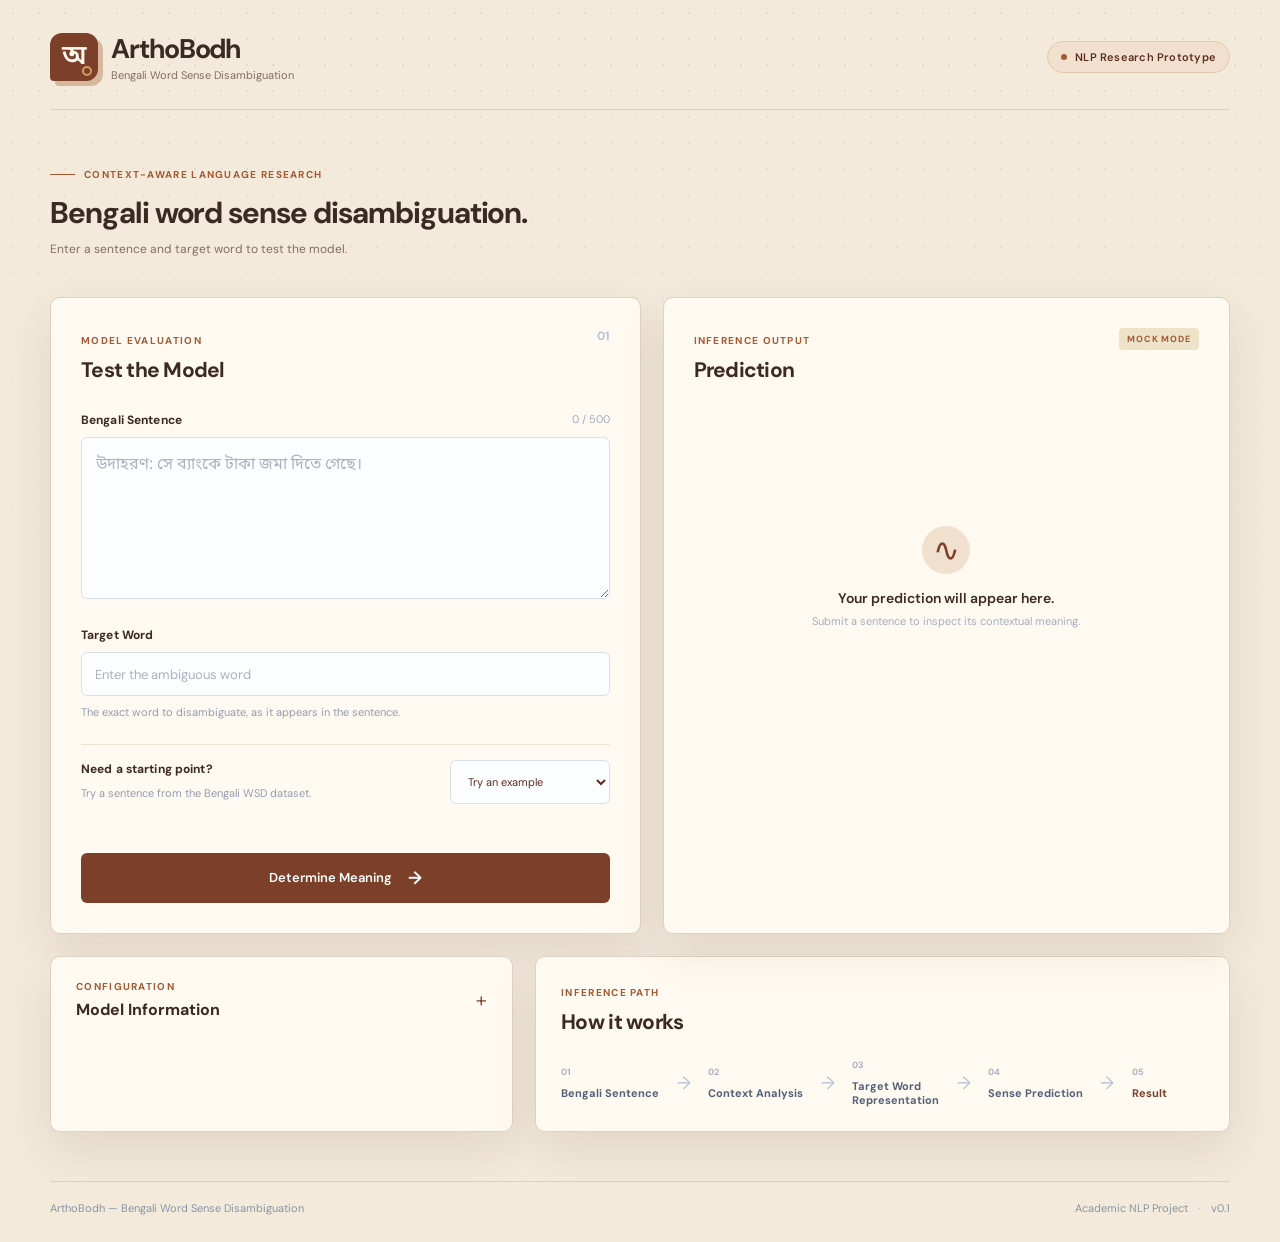
==== web/index.html @ 8af97275 "Add WSD pipeline, backend, and data" ====
<!doctype html>
<html lang="en">
<head>
  <meta charset="UTF-8" />
  <meta name="viewport" content="width=device-width, initial-scale=1.0" />
  <meta name="description" content="ArthoBodh - a Bengali Word Sense Disambiguation research prototype." />
  <title>ArthoBodh | Bengali WSD Research Prototype</title>
  <link rel="preconnect" href="https://fonts.googleapis.com" />
  <link rel="preconnect" href="https://fonts.gstatic.com" crossorigin />
  <link href="https://fonts.googleapis.com/css2?family=DM+Sans:wght@400;500;600;700&family=Noto+Sans+Bengali:wght@400;500;600;700&display=swap" rel="stylesheet" />
  <link rel="stylesheet" href="styles.css" />
</head>
<body>
  <div class="page-shell">
    <header class="site-header">
      <a class="brand" href="./" aria-label="ArthoBodh home">
        <span class="brand-mark" aria-hidden="true"><span>অ</span><i></i></span>
        <span class="brand-copy"><strong>ArthoBodh</strong><span>Bengali Word Sense Disambiguation</span></span>
      </a>
      <span class="prototype-badge"><span class="status-dot"></span>NLP Research Prototype</span>
    </header>

    <main>
      <section class="intro" aria-labelledby="intro-title">
        <div class="eyebrow"><span class="eyebrow-line"></span>Context-aware language research</div>
        <h1 id="intro-title">Bengali word sense disambiguation.</h1>
        <p>Enter a sentence and target word to test the model.</p>
      </section>

      <div class="workspace-grid">
        <section class="panel input-panel" aria-labelledby="test-title">
          <div class="panel-heading"><div><span class="section-kicker">Model evaluation</span><h2 id="test-title">Test the Model</h2></div><span class="panel-number">01</span></div>
          <form id="prediction-form" novalidate>
            <div class="field-group">
              <div class="field-label-row"><label for="sentence">Bengali Sentence</label><span id="character-count">0 / 500</span></div>
              <textarea id="sentence" name="sentence" maxlength="500" rows="5" placeholder="উদাহরণ: সে ব্যাংকে টাকা জমা দিতে গেছে।" spellcheck="false"></textarea>
            </div>
            <div class="field-group"><label for="target-word">Target Word</label><input id="target-word" name="target_word" type="text" placeholder="Enter the ambiguous word" autocomplete="off" /><span class="field-hint">The exact word to disambiguate, as it appears in the sentence.</span></div>
            <div class="example-row"><div><span class="field-label">Need a starting point?</span><span class="field-hint">Try a sentence from the Bengali WSD dataset.</span></div><select id="example-select" aria-label="Choose an example sentence"><option value="">Try an example</option><option value="phol-fruit">সে বাজার থেকে তাজা ফল কিনেছে।</option><option value="phol-result">অনেক পরিশ্রমের ফল অবশেষে পেলাম।</option><option value="har-necklace">দিদি গলায় সোনার হার পরেছে।</option><option value="har-rate">গ্রামে শিক্ষার হার বেড়েছে।</option></select></div>
            <div id="form-message" class="form-message" role="alert" aria-live="polite"></div>
            <button class="primary-button" id="predict-button" type="submit"><span class="button-label">Determine Meaning</span><span class="button-loading"><span class="spinner"></span>Analyzing Context...</span><span class="button-arrow" aria-hidden="true">&#8594;</span></button>
          </form>
        </section>

        <section class="panel result-panel" aria-labelledby="result-title" aria-live="polite">
          <div class="panel-heading result-heading"><div><span class="section-kicker">Inference output</span><h2 id="result-title">Prediction</h2></div><span class="model-chip" id="result-mode">MOCK MODE</span></div>
          <div class="empty-result" id="empty-result"><span class="empty-icon" aria-hidden="true">∿</span><p>Your prediction will appear here.</p><span>Submit a sentence to inspect its contextual meaning.</span></div>
          <div class="result-content" id="result-content" hidden>
            <div class="target-display"><span class="result-label">Target word</span><strong id="result-target" lang="bn"></strong></div>
            <div class="sentence-display"><span class="result-label">Sentence</span><p id="result-sentence" lang="bn"></p></div>
            <div class="sense-summary"><div><span class="result-label">Predicted sense</span><strong id="predicted-sense" lang="bn"></strong></div><div class="confidence-stat"><span class="result-label">Confidence</span><strong id="confidence-value">--</strong></div></div>
            <div class="confidence-track" aria-hidden="true"><span id="confidence-bar"></span></div>
            <div class="alternatives"><div class="alternatives-heading"><span class="result-label">Possible senses</span><span>Probability</span></div><div id="alternatives-list"></div></div>
          </div>
        </section>
      </div>

      <section class="lower-grid">
        <details class="panel model-panel"><summary><span><span class="section-kicker">Configuration</span><strong>Model Information</strong></span><span class="summary-icon">+</span></summary><div class="model-details"><div><span>Task</span><strong>Bengali Word Sense Disambiguation</strong></div><div><span>Dataset</span><strong>Bengali WSD Dataset</strong></div><div><span>Polysemous words</span><strong>100</strong></div><div><span>Possible senses per word</span><strong>3–4</strong></div><div><span>Model</span><strong class="dynamic-value">Awaiting backend metadata</strong></div><div><span>Accuracy</span><strong class="dynamic-value">Awaiting backend metadata</strong></div><div><span>Macro F1</span><strong class="dynamic-value">Awaiting backend metadata</strong></div></div></details>
        <section class="panel pipeline-panel" aria-labelledby="pipeline-title"><div class="pipeline-heading"><span class="section-kicker">Inference path</span><h2 id="pipeline-title">How it works</h2></div><div class="pipeline" aria-label="Bengali sentence, context analysis, target word representation, sense prediction, result"><div class="pipeline-step"><span>01</span><strong>Bengali Sentence</strong></div><i>&#8594;</i><div class="pipeline-step"><span>02</span><strong>Context Analysis</strong></div><i>&#8594;</i><div class="pipeline-step"><span>03</span><strong>Target Word<br />Representation</strong></div><i>&#8594;</i><div class="pipeline-step"><span>04</span><strong>Sense Prediction</strong></div><i>&#8594;</i><div class="pipeline-step final-step"><span>05</span><strong>Result</strong></div></div></section>
      </section>
    </main>
    <footer class="site-footer"><span>ArthoBodh — Bengali Word Sense Disambiguation</span><span>Academic NLP Project <b>·</b> v0.1</span></footer>
  </div>
  <script src="api-config.js"></script><script src="app.js"></script>
</body>
</html>
---- web/styles.css ----
:root { --ink:#3b2a22; --muted:#806f62; --line:#dfd0c0; --paper:#fffaf1; --canvas:#f3eadc; --indigo:#7b3f2a; --indigo-dark:#5b2d20; --teal:#a45a32; --soft-indigo:#f2e0cf; --soft-teal:#eee2c9; --danger:#a33f32; --shadow:0 18px 45px rgba(91,52,30,.11); }
* { box-sizing:border-box; }
body { margin:0; color:var(--ink); background:var(--canvas); font-family:"DM Sans",sans-serif; }
body::before { content:""; position:fixed; z-index:-1; inset:0; opacity:.42; pointer-events:none; background-image:radial-gradient(#cfd8eb 1px,transparent 1px); background-size:26px 26px; mask-image:linear-gradient(to bottom,#000,transparent 68%); }
.page-shell { width:min(1180px,calc(100% - 64px)); margin:0 auto; }
.site-header { display:flex; align-items:center; justify-content:space-between; padding:31px 0 27px; border-bottom:1px solid var(--line); }
.brand { display:flex; gap:13px; align-items:center; color:inherit; text-decoration:none; }
.brand-mark { position:relative; display:grid; width:48px; height:48px; place-items:center; color:#fff8ed; background:var(--indigo); border-radius:12px 12px 12px 4px; font:600 27px "Noto Sans Bengali",sans-serif; box-shadow:5px 5px 0 #d6b99c; }.brand-mark i { position:absolute; width:10px; height:10px; right:6px; bottom:5px; border:2px solid #d59b65; border-radius:50%; }
.brand-copy { display:grid; gap:2px; }.brand-copy strong { font-size:27px; letter-spacing:-.04em; }.brand-copy span { color:var(--muted); font-size:11px; }
.prototype-badge { display:flex; gap:8px; align-items:center; color:var(--indigo-dark); background:var(--soft-indigo); border:1px solid #e3c9ad; border-radius:20px; padding:8px 13px; font-size:11px; font-weight:600; letter-spacing:.02em; }.status-dot { width:6px; height:6px; background:var(--teal); border-radius:50%; }
.intro { max-width:810px; padding:58px 0 38px; }.eyebrow,.section-kicker,.result-label,.field-label { color:var(--teal); font-size:10px; font-weight:700; letter-spacing:.13em; text-transform:uppercase; }.eyebrow { display:flex; gap:9px; align-items:center; }.eyebrow-line { width:25px; height:1px; background:var(--teal); }.intro h1 { max-width:790px; margin:14px 0 9px; font-size:clamp(22px,2.5vw,30px); line-height:1.2; letter-spacing:-.035em; }.intro p { max-width:610px; margin:0; color:var(--muted); font-size:12px; line-height:1.6; }
.workspace-grid { display:grid; grid-template-columns:minmax(0,1.02fr) minmax(0,.98fr); gap:22px; align-items:stretch; }.panel { background:var(--paper); border:1px solid var(--line); border-radius:10px; box-shadow:var(--shadow); }.input-panel,.result-panel { padding:30px; }.panel-heading { display:flex; justify-content:space-between; align-items:flex-start; margin-bottom:28px; }.panel-heading h2,.pipeline-heading h2 { margin:7px 0 0; font-size:21px; letter-spacing:-.035em; }.panel-number { color:#b9c3d5; font-size:12px; font-weight:700; }.field-group { margin-bottom:23px; }.field-label-row { display:flex; justify-content:space-between; }.field-label-row span { color:#a1aabb; font-size:11px; }label,.field-label { display:block; margin-bottom:9px; color:var(--ink); font-size:12px; font-weight:700; letter-spacing:.01em; text-transform:none; }.field-hint { display:block; margin-top:8px; color:#929bad; font-size:11px; line-height:1.5; }
textarea,input,select { width:100%; border:1px solid #d9e0ea; outline:none; color:var(--ink); background:#fcfdff; border-radius:6px; font:inherit; transition:border-color .2s,box-shadow .2s; }textarea { min-height:135px; resize:vertical; padding:14px; font-family:"Noto Sans Bengali","DM Sans",sans-serif; line-height:1.65; }input,select { height:44px; padding:0 13px; font-size:13px; }textarea::placeholder,input::placeholder { color:#aab2bf; }textarea:focus,input:focus,select:focus { border-color:var(--indigo); box-shadow:0 0 0 3px #e8edff; }.example-row { display:flex; gap:18px; align-items:center; justify-content:space-between; padding:15px 0 23px; border-top:1px solid #edf0f5; }.example-row .field-label { margin:0 0 4px; }.example-row select { width:160px; color:var(--indigo-dark); font-size:11px; cursor:pointer; }
.form-message { min-height:18px; margin-bottom:8px; font-size:12px; line-height:1.4; }.form-message.error { color:var(--danger); }.primary-button { display:flex; width:100%; height:50px; align-items:center; justify-content:center; gap:9px; border:0; border-radius:6px; color:#fff; background:var(--indigo); font:600 13px "DM Sans",sans-serif; cursor:pointer; transition:background .2s,transform .2s; }.primary-button:hover:not(:disabled) { background:var(--indigo-dark); transform:translateY(-1px); }.primary-button:disabled { opacity:.8; cursor:wait; }.button-arrow { margin-left:7px; font-size:18px; line-height:0; }.button-loading { display:none; align-items:center; gap:9px; }.is-loading .button-label,.is-loading .button-arrow { display:none; }.is-loading .button-loading { display:flex; }.spinner { width:13px; height:13px; border:2px solid #ffffff66; border-top-color:#fff; border-radius:50%; animation:spin .7s linear infinite; }@keyframes spin { to { transform:rotate(360deg); } }
.result-panel { position:relative; min-height:524px; }.result-heading { margin-bottom:0; }.model-chip { padding:5px 8px; border-radius:4px; color:var(--teal); background:var(--soft-teal); font-size:9px; font-weight:700; letter-spacing:.1em; }.empty-result { display:grid; min-height:385px; place-content:center; justify-items:center; text-align:center; color:#a4adbc; }.empty-icon { display:grid; width:48px; height:48px; margin-bottom:15px; place-items:center; color:var(--indigo); background:var(--soft-indigo); border-radius:50%; font:32px Georgia,serif; }.empty-result p { margin:0 0 7px; color:var(--ink); font-size:14px; font-weight:600; }.empty-result span:last-child { font-size:11px; }.result-content { padding-top:29px; }.result-label { display:block; margin-bottom:8px; color:#929bad; letter-spacing:.1em; }.target-display { padding-bottom:19px; border-bottom:1px solid #edf0f5; }.target-display strong { font:600 24px "Noto Sans Bengali",sans-serif; }.sentence-display { padding:20px 0 22px; }.sentence-display p { margin:0; color:#526078; font:16px/1.8 "Noto Sans Bengali",sans-serif; }.sentence-display mark { padding:2px 5px; color:var(--indigo-dark); background:#e1e7ff; border-radius:4px; }.sense-summary { display:flex; justify-content:space-between; align-items:end; }.sense-summary strong { font:600 19px "Noto Sans Bengali",sans-serif; }.confidence-stat { text-align:right; }.confidence-stat strong { color:var(--indigo); font-size:20px; }.confidence-track { height:7px; margin:15px 0 28px; overflow:hidden; background:#e8ecf3; border-radius:10px; }.confidence-track span { display:block; width:0; height:100%; background:linear-gradient(90deg,var(--teal),var(--indigo)); border-radius:inherit; transition:width .7s ease; }.alternatives-heading { display:flex; justify-content:space-between; margin-bottom:12px; color:#a0a9b9; font-size:10px; }.alternative-row { display:grid; grid-template-columns:minmax(105px,1fr) minmax(80px,1.4fr) 40px; gap:12px; align-items:center; padding:9px 0; color:#68748b; border-top:1px solid #f0f2f6; font:12px "Noto Sans Bengali",sans-serif; }.alternative-row strong { overflow:hidden; font-weight:500; text-overflow:ellipsis; white-space:nowrap; }.alternative-row b { color:#7d8798; font:600 11px "DM Sans",sans-serif; text-align:right; }.alternative-row.is-predicted strong,.alternative-row.is-predicted b { color:var(--indigo); font-weight:700; }.alternative-meter { height:5px; overflow:hidden; background:#eef1f6; border-radius:5px; }.alternative-meter i { display:block; height:100%; background:#b7c3ec; border-radius:inherit; }.is-predicted .alternative-meter i { background:var(--indigo); }
.lower-grid { display:grid; grid-template-columns:.8fr 1.2fr; gap:22px; margin-top:22px; }.model-panel { overflow:hidden; }.model-panel summary { display:flex; align-items:center; justify-content:space-between; padding:23px 25px; cursor:pointer; list-style:none; }.model-panel summary::-webkit-details-marker { display:none; }.model-panel summary>span:first-child { display:grid; gap:6px; }.model-panel summary strong { font-size:16px; }.summary-icon { color:var(--indigo); font-size:21px; font-weight:300; transition:transform .2s; }.model-panel[open] .summary-icon { transform:rotate(45deg); }.model-details { padding:0 25px 21px; }.model-details div { display:flex; justify-content:space-between; gap:15px; padding:11px 0; border-top:1px solid #edf0f5; font-size:11px; }.model-details span { color:#8792a5; }.model-details strong { font-size:11px; font-weight:600; text-align:right; }.dynamic-value { color:var(--teal); }.pipeline-panel { padding:23px 25px; }.pipeline-heading { margin-bottom:23px; }.pipeline { display:flex; align-items:center; justify-content:space-between; gap:8px; }.pipeline-step { display:grid; min-width:72px; gap:8px; }.pipeline-step span { color:#a8b1c1; font-size:9px; font-weight:700; }.pipeline-step strong { color:#536078; font-size:11px; line-height:1.35; }.pipeline-step.final-step strong { color:var(--indigo); }.pipeline>i { color:#b8c3d6; font-size:18px; font-style:normal; }.site-footer { display:flex; justify-content:space-between; margin:49px 0 27px; padding-top:19px; border-top:1px solid var(--line); color:#8993a5; font-size:11px; }.site-footer b { padding:0 7px; color:#c0c7d3; }
@media (max-width:800px) { .page-shell { width:min(100% - 32px,600px); }.site-header { align-items:flex-start; gap:15px; }.prototype-badge { padding:7px 9px; font-size:9px; }.workspace-grid,.lower-grid { grid-template-columns:1fr; }.intro { padding:52px 0 35px; }.intro h1 { font-size:38px; }.pipeline { flex-wrap:wrap; justify-content:flex-start; gap:15px; }.pipeline>i { display:none; }.pipeline-step { min-width:95px; }.site-footer { flex-direction:column; gap:9px; } }
@media (max-width:480px) { .page-shell { width:calc(100% - 28px); }.site-header { padding-top:21px; }.brand-mark { width:37px; height:37px; font-size:22px; }.brand-copy strong { font-size:17px; }.brand-copy span { font-size:9px; }.prototype-badge { max-width:124px; text-align:center; }.intro h1 { font-size:32px; }.input-panel,.result-panel { padding:22px 19px; }.example-row { display:block; }.example-row select { width:100%; margin-top:13px; }.alternative-row { grid-template-columns:1fr 1fr 37px; gap:7px; }.pipeline-step { min-width:82px; }.model-details { padding-left:19px; padding-right:19px; } }

/* Warm paper, ink, and autumn accents complete the vintage palette. */
body::before { background-image:radial-gradient(#d8bfa5 1px,transparent 1px); }
.brand-copy strong { font-size:27px; }
.intro h1 { font-size:clamp(22px,2.5vw,30px); }
.intro p { font-size:12px; }
textarea:focus,input:focus,select:focus { box-shadow:0 0 0 3px #f1dfcb; }
.sentence-display mark { color:var(--indigo-dark); background:#ead2b6; }
.confidence-track { background:#eadfd1; }
.alternative-meter { background:#eee3d5; }
.alternative-meter i { background:#cda77d; }
.alternative-row.is-predicted .alternative-meter i { background:var(--indigo); }
.empty-icon { color:var(--indigo); background:var(--soft-indigo); }
.model-details div,.target-display,.example-row,.alternative-row { border-color:#eee2d3; }
@media (max-width:480px) { .brand-copy strong { font-size:23px; } .intro h1 { font-size:24px; } }
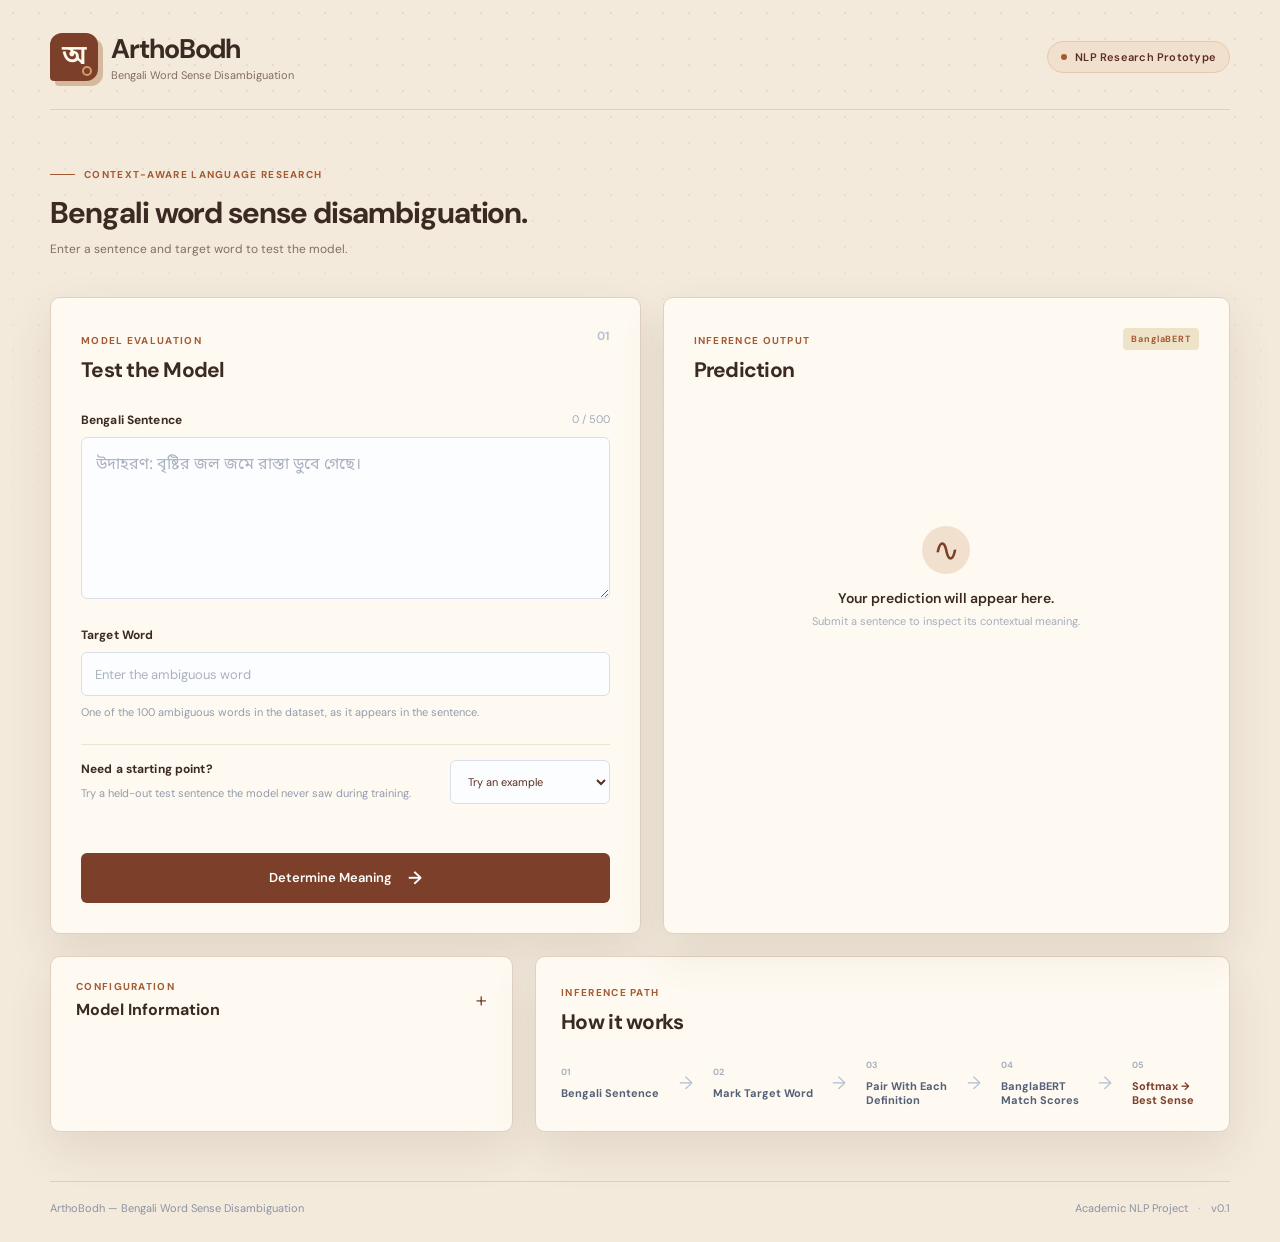
==== commit 4a53060d: "version2" ====
--- a/web/index.html
+++ b/web/index.html
@@ -33,17 +33,17 @@
           <form id="prediction-form" novalidate>
             <div class="field-group">
               <div class="field-label-row"><label for="sentence">Bengali Sentence</label><span id="character-count">0 / 500</span></div>
-              <textarea id="sentence" name="sentence" maxlength="500" rows="5" placeholder="উদাহরণ: সে ব্যাংকে টাকা জমা দিতে গেছে।" spellcheck="false"></textarea>
+              <textarea id="sentence" name="sentence" maxlength="500" rows="5" placeholder="উদাহরণ: বৃষ্টির জল জমে রাস্তা ডুবে গেছে।" spellcheck="false"></textarea>
             </div>
-            <div class="field-group"><label for="target-word">Target Word</label><input id="target-word" name="target_word" type="text" placeholder="Enter the ambiguous word" autocomplete="off" /><span class="field-hint">The exact word to disambiguate, as it appears in the sentence.</span></div>
-            <div class="example-row"><div><span class="field-label">Need a starting point?</span><span class="field-hint">Try a sentence from the Bengali WSD dataset.</span></div><select id="example-select" aria-label="Choose an example sentence"><option value="">Try an example</option><option value="phol-fruit">সে বাজার থেকে তাজা ফল কিনেছে।</option><option value="phol-result">অনেক পরিশ্রমের ফল অবশেষে পেলাম।</option><option value="har-necklace">দিদি গলায় সোনার হার পরেছে।</option><option value="har-rate">গ্রামে শিক্ষার হার বেড়েছে।</option></select></div>
+            <div class="field-group"><label for="target-word">Target Word</label><input id="target-word" name="target_word" type="text" list="supported-words" placeholder="Enter the ambiguous word" autocomplete="off" /><datalist id="supported-words"></datalist><span class="field-hint">One of the 100 ambiguous words in the dataset, as it appears in the sentence.</span></div>
+            <div class="example-row"><div><span class="field-label">Need a starting point?</span><span class="field-hint">Try a held-out test sentence the model never saw during training.</span></div><select id="example-select" aria-label="Choose an example sentence"><option value="">Try an example</option></select></div>
             <div id="form-message" class="form-message" role="alert" aria-live="polite"></div>
             <button class="primary-button" id="predict-button" type="submit"><span class="button-label">Determine Meaning</span><span class="button-loading"><span class="spinner"></span>Analyzing Context...</span><span class="button-arrow" aria-hidden="true">&#8594;</span></button>
           </form>
         </section>
 
         <section class="panel result-panel" aria-labelledby="result-title" aria-live="polite">
-          <div class="panel-heading result-heading"><div><span class="section-kicker">Inference output</span><h2 id="result-title">Prediction</h2></div><span class="model-chip" id="result-mode">MOCK MODE</span></div>
+          <div class="panel-heading result-heading"><div><span class="section-kicker">Inference output</span><h2 id="result-title">Prediction</h2></div><span class="model-chip" id="result-mode">BanglaBERT</span></div>
           <div class="empty-result" id="empty-result"><span class="empty-icon" aria-hidden="true">∿</span><p>Your prediction will appear here.</p><span>Submit a sentence to inspect its contextual meaning.</span></div>
           <div class="result-content" id="result-content" hidden>
             <div class="target-display"><span class="result-label">Target word</span><strong id="result-target" lang="bn"></strong></div>
@@ -56,8 +56,8 @@
       </div>
 
       <section class="lower-grid">
-        <details class="panel model-panel"><summary><span><span class="section-kicker">Configuration</span><strong>Model Information</strong></span><span class="summary-icon">+</span></summary><div class="model-details"><div><span>Task</span><strong>Bengali Word Sense Disambiguation</strong></div><div><span>Dataset</span><strong>Bengali WSD Dataset</strong></div><div><span>Polysemous words</span><strong>100</strong></div><div><span>Possible senses per word</span><strong>3–4</strong></div><div><span>Model</span><strong class="dynamic-value">Awaiting backend metadata</strong></div><div><span>Accuracy</span><strong class="dynamic-value">Awaiting backend metadata</strong></div><div><span>Macro F1</span><strong class="dynamic-value">Awaiting backend metadata</strong></div></div></details>
-        <section class="panel pipeline-panel" aria-labelledby="pipeline-title"><div class="pipeline-heading"><span class="section-kicker">Inference path</span><h2 id="pipeline-title">How it works</h2></div><div class="pipeline" aria-label="Bengali sentence, context analysis, target word representation, sense prediction, result"><div class="pipeline-step"><span>01</span><strong>Bengali Sentence</strong></div><i>&#8594;</i><div class="pipeline-step"><span>02</span><strong>Context Analysis</strong></div><i>&#8594;</i><div class="pipeline-step"><span>03</span><strong>Target Word<br />Representation</strong></div><i>&#8594;</i><div class="pipeline-step"><span>04</span><strong>Sense Prediction</strong></div><i>&#8594;</i><div class="pipeline-step final-step"><span>05</span><strong>Result</strong></div></div></section>
+        <details class="panel model-panel"><summary><span><span class="section-kicker">Configuration</span><strong>Model Information</strong></span><span class="summary-icon">+</span></summary><div class="model-details"><div><span>Task</span><strong>Bengali Word Sense Disambiguation</strong></div><div><span>Dataset</span><strong>Bengali WSD Dataset</strong></div><div><span>Polysemous words</span><strong>100</strong></div><div><span>Possible senses per word</span><strong>3–4</strong></div><div><span>Model</span><strong class="dynamic-value" id="meta-model">Loading…</strong></div><div><span>Test accuracy</span><strong class="dynamic-value" id="meta-accuracy">Loading…</strong></div><div><span>Test macro F1</span><strong class="dynamic-value" id="meta-f1">Loading…</strong></div></div></details>
+        <section class="panel pipeline-panel" aria-labelledby="pipeline-title"><div class="pipeline-heading"><span class="section-kicker">Inference path</span><h2 id="pipeline-title">How it works</h2></div><div class="pipeline" aria-label="Bengali sentence, mark target word, pair with each definition, BanglaBERT match scores, softmax to best sense"><div class="pipeline-step"><span>01</span><strong>Bengali Sentence</strong></div><i>&#8594;</i><div class="pipeline-step"><span>02</span><strong>Mark Target Word</strong></div><i>&#8594;</i><div class="pipeline-step"><span>03</span><strong>Pair With Each<br />Definition</strong></div><i>&#8594;</i><div class="pipeline-step"><span>04</span><strong>BanglaBERT<br />Match Scores</strong></div><i>&#8594;</i><div class="pipeline-step final-step"><span>05</span><strong>Softmax →<br />Best Sense</strong></div></div></section>
       </section>
     </main>
     <footer class="site-footer"><span>ArthoBodh — Bengali Word Sense Disambiguation</span><span>Academic NLP Project <b>·</b> v0.1</span></footer>
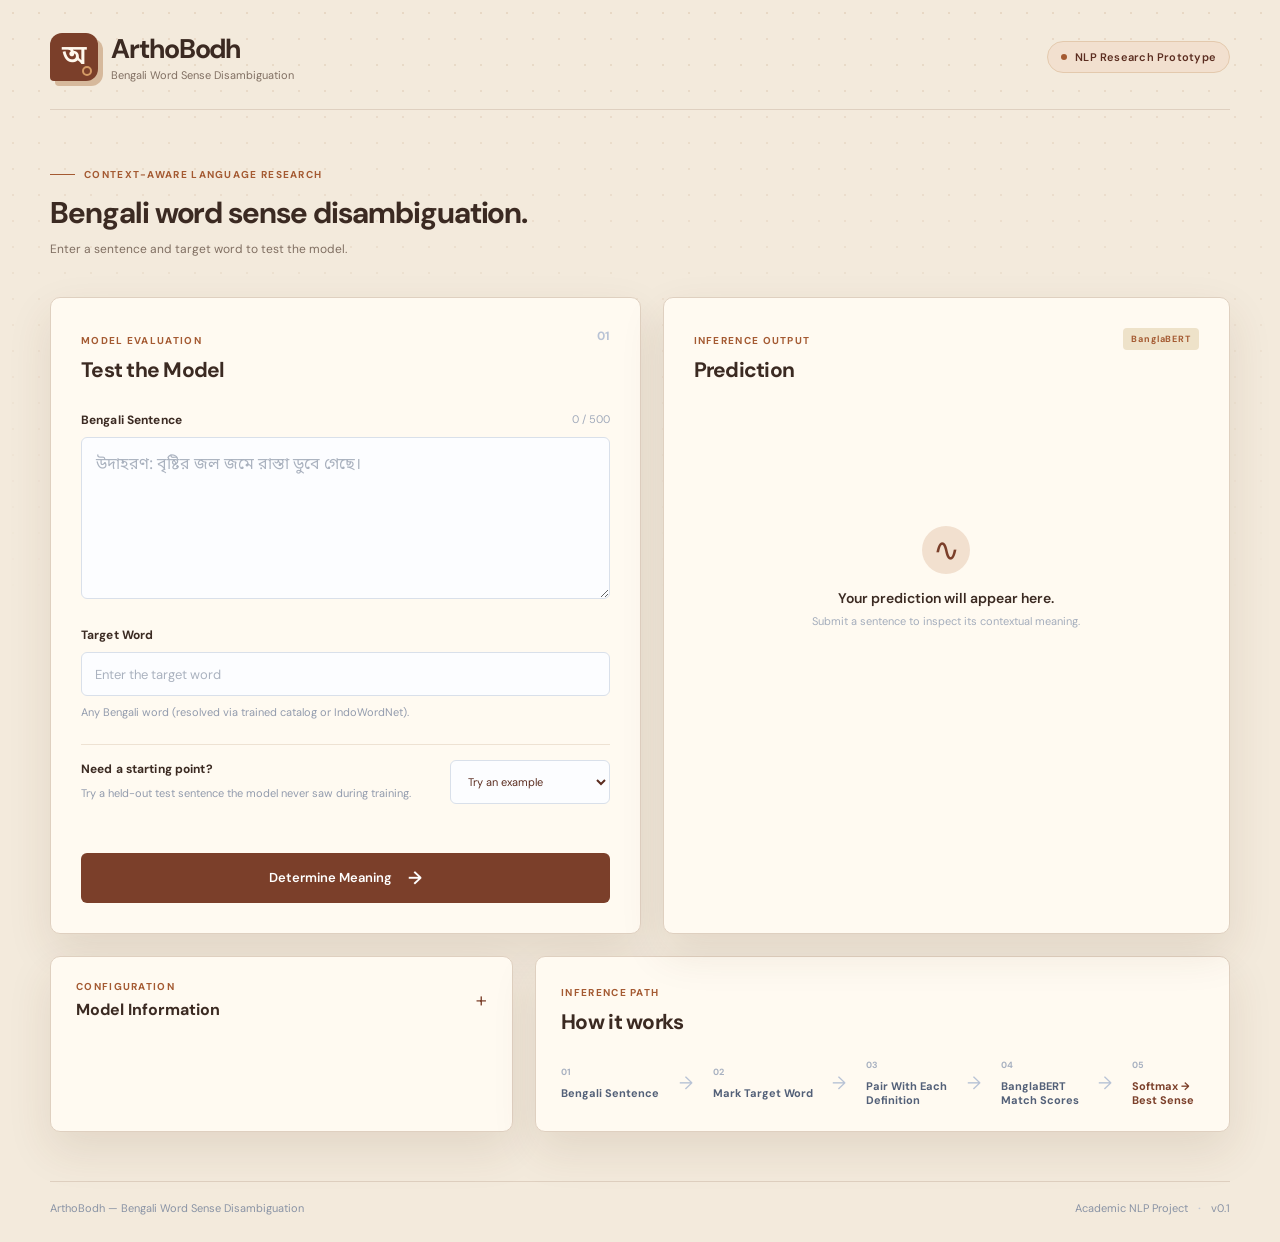
==== commit 5fb805fe: "added indowordnet as external dictionary" ====
--- a/web/index.html
+++ b/web/index.html
@@ -35,7 +35,7 @@
               <div class="field-label-row"><label for="sentence">Bengali Sentence</label><span id="character-count">0 / 500</span></div>
               <textarea id="sentence" name="sentence" maxlength="500" rows="5" placeholder="উদাহরণ: বৃষ্টির জল জমে রাস্তা ডুবে গেছে।" spellcheck="false"></textarea>
             </div>
-            <div class="field-group"><label for="target-word">Target Word</label><input id="target-word" name="target_word" type="text" list="supported-words" placeholder="Enter the ambiguous word" autocomplete="off" /><datalist id="supported-words"></datalist><span class="field-hint">One of the 100 ambiguous words in the dataset, as it appears in the sentence.</span></div>
+            <div class="field-group"><label for="target-word">Target Word</label><input id="target-word" name="target_word" type="text" list="supported-words" placeholder="Enter the target word" autocomplete="off" /><datalist id="supported-words"></datalist><span class="field-hint">Any Bengali word (resolved via trained catalog or IndoWordNet).</span></div>
             <div class="example-row"><div><span class="field-label">Need a starting point?</span><span class="field-hint">Try a held-out test sentence the model never saw during training.</span></div><select id="example-select" aria-label="Choose an example sentence"><option value="">Try an example</option></select></div>
             <div id="form-message" class="form-message" role="alert" aria-live="polite"></div>
             <button class="primary-button" id="predict-button" type="submit"><span class="button-label">Determine Meaning</span><span class="button-loading"><span class="spinner"></span>Analyzing Context...</span><span class="button-arrow" aria-hidden="true">&#8594;</span></button>
@@ -47,6 +47,22 @@
           <div class="empty-result" id="empty-result"><span class="empty-icon" aria-hidden="true">∿</span><p>Your prediction will appear here.</p><span>Submit a sentence to inspect its contextual meaning.</span></div>
           <div class="result-content" id="result-content" hidden>
             <div class="target-display"><span class="result-label">Target word</span><strong id="result-target" lang="bn"></strong></div>
+            <div class="trace-box" id="trace-box" style="margin: 12px 0 16px 0; padding: 10px 14px; background: rgba(59, 130, 246, 0.05); border: 1px solid rgba(59, 130, 246, 0.2); border-radius: 8px;">
+              <div style="display: flex; justify-content: space-between; align-items: center; margin-bottom: 6px;">
+                <span style="font-size: 0.72rem; text-transform: uppercase; letter-spacing: 0.05em; color: #2563eb; font-weight: 700;">Execution Transparency Trace</span>
+                <span id="trace-duration" style="font-size: 0.72rem; color: #64748b;"></span>
+              </div>
+              <div style="display: grid; grid-template-columns: repeat(auto-fit, minmax(180px, 1fr)); gap: 8px; font-size: 0.82rem;">
+                <div style="background: #ffffff; padding: 6px 10px; border-radius: 6px; border: 1px solid #e2e8f0;">
+                  <span style="color: #64748b; display: block; font-size: 0.72rem;">1. Dictionary Used</span>
+                  <span id="trace-dict" style="font-weight: 600; color: #0f172a;">--</span>
+                </div>
+                <div style="background: #ffffff; padding: 6px 10px; border-radius: 6px; border: 1px solid #e2e8f0;">
+                  <span style="color: #64748b; display: block; font-size: 0.72rem;">2. Neural Model</span>
+                  <span id="trace-model" style="font-weight: 600; color: #0f172a;">--</span>
+                </div>
+              </div>
+            </div>
             <div class="sentence-display"><span class="result-label">Sentence</span><p id="result-sentence" lang="bn"></p></div>
             <div class="sense-summary"><div><span class="result-label">Predicted sense</span><strong id="predicted-sense" lang="bn"></strong></div><div class="confidence-stat"><span class="result-label">Confidence</span><strong id="confidence-value">--</strong></div></div>
             <div class="confidence-track" aria-hidden="true"><span id="confidence-bar"></span></div>
@@ -56,7 +72,7 @@
       </div>
 
       <section class="lower-grid">
-        <details class="panel model-panel"><summary><span><span class="section-kicker">Configuration</span><strong>Model Information</strong></span><span class="summary-icon">+</span></summary><div class="model-details"><div><span>Task</span><strong>Bengali Word Sense Disambiguation</strong></div><div><span>Dataset</span><strong>Bengali WSD Dataset</strong></div><div><span>Polysemous words</span><strong>100</strong></div><div><span>Possible senses per word</span><strong>3–4</strong></div><div><span>Model</span><strong class="dynamic-value" id="meta-model">Loading…</strong></div><div><span>Test accuracy</span><strong class="dynamic-value" id="meta-accuracy">Loading…</strong></div><div><span>Test macro F1</span><strong class="dynamic-value" id="meta-f1">Loading…</strong></div></div></details>
+        <details class="panel model-panel"><summary><span><span class="section-kicker">Configuration</span><strong>Model Information</strong></span><span class="summary-icon">+</span></summary><div class="model-details"><div><span>Task</span><strong>Bengali Word Sense Disambiguation</strong></div><div><span>Dataset</span><strong>Bengali WSD Dataset</strong></div><div><span>Catalog words</span><strong>100 trained words</strong></div><div><span>External Dictionary</span><strong class="dynamic-value" id="meta-dict">IndoWordNet (Active)</strong></div><div><span>Model</span><strong class="dynamic-value" id="meta-model">Loading…</strong></div><div><span>Test accuracy</span><strong class="dynamic-value" id="meta-accuracy">Loading…</strong></div><div><span>Test macro F1</span><strong class="dynamic-value" id="meta-f1">Loading…</strong></div></div></details>
         <section class="panel pipeline-panel" aria-labelledby="pipeline-title"><div class="pipeline-heading"><span class="section-kicker">Inference path</span><h2 id="pipeline-title">How it works</h2></div><div class="pipeline" aria-label="Bengali sentence, mark target word, pair with each definition, BanglaBERT match scores, softmax to best sense"><div class="pipeline-step"><span>01</span><strong>Bengali Sentence</strong></div><i>&#8594;</i><div class="pipeline-step"><span>02</span><strong>Mark Target Word</strong></div><i>&#8594;</i><div class="pipeline-step"><span>03</span><strong>Pair With Each<br />Definition</strong></div><i>&#8594;</i><div class="pipeline-step"><span>04</span><strong>BanglaBERT<br />Match Scores</strong></div><i>&#8594;</i><div class="pipeline-step final-step"><span>05</span><strong>Softmax →<br />Best Sense</strong></div></div></section>
       </section>
     </main>
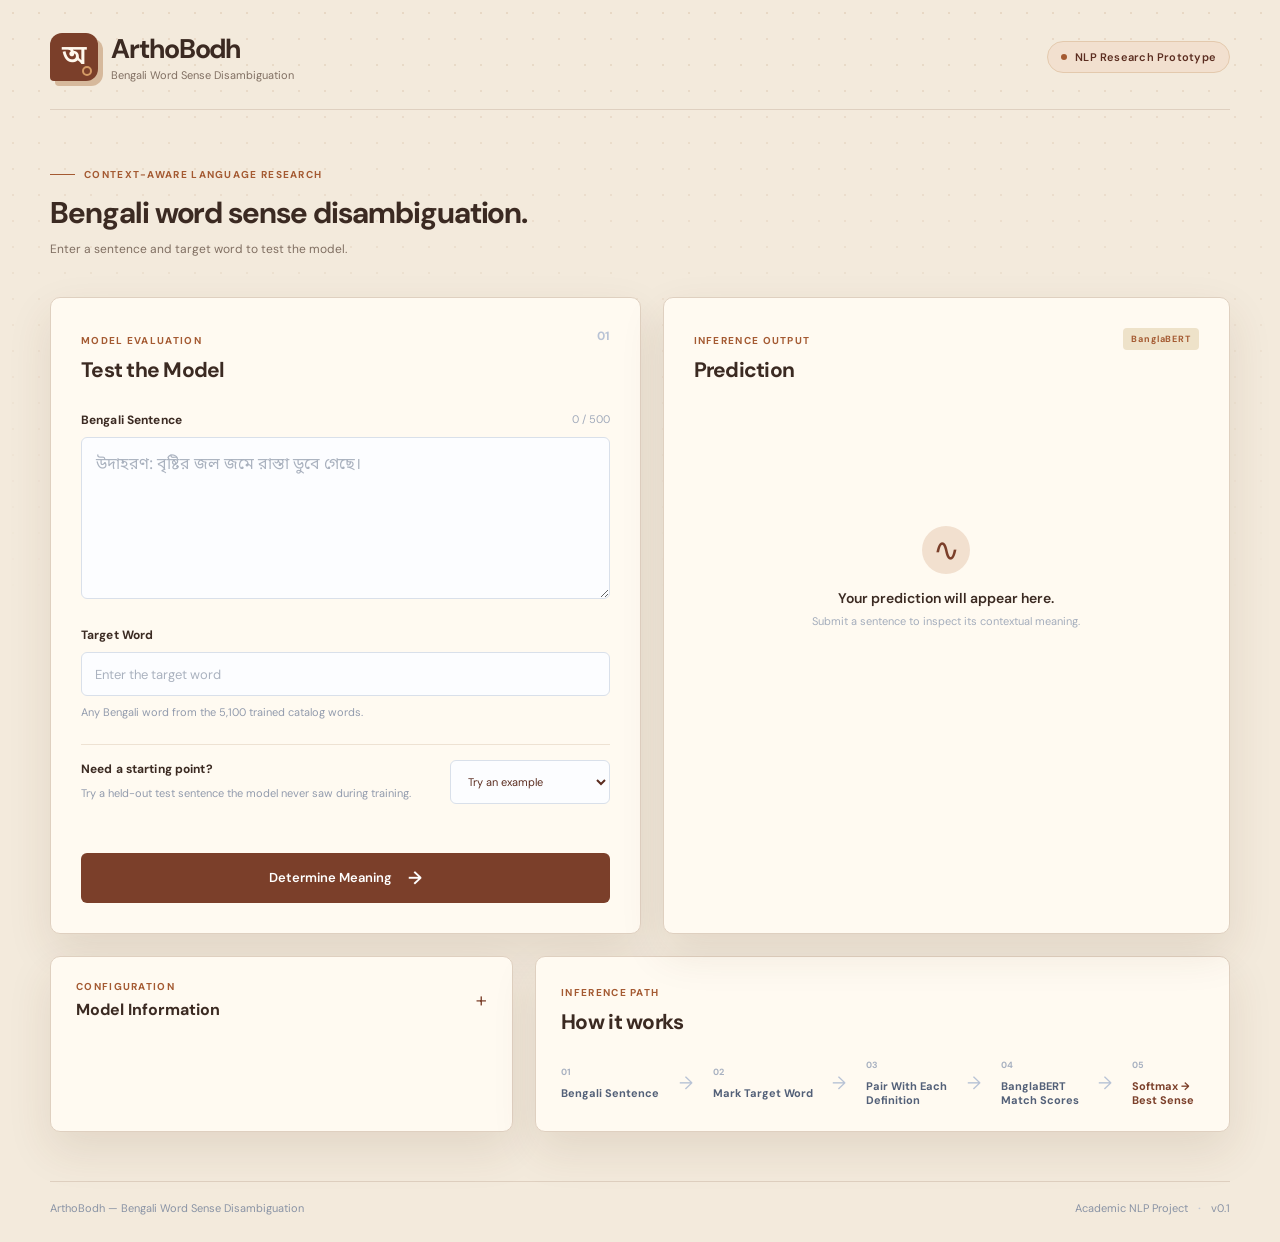
==== commit 34449f97: "combined model implementation" ====
--- a/web/index.html
+++ b/web/index.html
@@ -35,7 +35,7 @@
               <div class="field-label-row"><label for="sentence">Bengali Sentence</label><span id="character-count">0 / 500</span></div>
               <textarea id="sentence" name="sentence" maxlength="500" rows="5" placeholder="উদাহরণ: বৃষ্টির জল জমে রাস্তা ডুবে গেছে।" spellcheck="false"></textarea>
             </div>
-            <div class="field-group"><label for="target-word">Target Word</label><input id="target-word" name="target_word" type="text" list="supported-words" placeholder="Enter the target word" autocomplete="off" /><datalist id="supported-words"></datalist><span class="field-hint">Any Bengali word (resolved via trained catalog or IndoWordNet).</span></div>
+            <div class="field-group"><label for="target-word">Target Word</label><input id="target-word" name="target_word" type="text" list="supported-words" placeholder="Enter the target word" autocomplete="off" /><datalist id="supported-words"></datalist><span class="field-hint">Any Bengali word from the 5,100 trained catalog words.</span></div>
             <div class="example-row"><div><span class="field-label">Need a starting point?</span><span class="field-hint">Try a held-out test sentence the model never saw during training.</span></div><select id="example-select" aria-label="Choose an example sentence"><option value="">Try an example</option></select></div>
             <div id="form-message" class="form-message" role="alert" aria-live="polite"></div>
             <button class="primary-button" id="predict-button" type="submit"><span class="button-label">Determine Meaning</span><span class="button-loading"><span class="spinner"></span>Analyzing Context...</span><span class="button-arrow" aria-hidden="true">&#8594;</span></button>
@@ -72,7 +72,7 @@
       </div>
 
       <section class="lower-grid">
-        <details class="panel model-panel"><summary><span><span class="section-kicker">Configuration</span><strong>Model Information</strong></span><span class="summary-icon">+</span></summary><div class="model-details"><div><span>Task</span><strong>Bengali Word Sense Disambiguation</strong></div><div><span>Dataset</span><strong>Bengali WSD Dataset</strong></div><div><span>Catalog words</span><strong>100 trained words</strong></div><div><span>External Dictionary</span><strong class="dynamic-value" id="meta-dict">IndoWordNet (Active)</strong></div><div><span>Model</span><strong class="dynamic-value" id="meta-model">Loading…</strong></div><div><span>Test accuracy</span><strong class="dynamic-value" id="meta-accuracy">Loading…</strong></div><div><span>Test macro F1</span><strong class="dynamic-value" id="meta-f1">Loading…</strong></div></div></details>
+        <details class="panel model-panel"><summary><span><span class="section-kicker">Configuration</span><strong>Model Information</strong></span><span class="summary-icon">+</span></summary><div class="model-details"><div><span>Task</span><strong>Bengali Word Sense Disambiguation</strong></div><div><span>Dataset</span><strong>IndoWordNet & Bengali WSD (Combined)</strong></div><div><span>Catalog words</span><strong class="dynamic-value" id="meta-catalog-count">5,100 trained words</strong></div><div><span>External Dictionary</span><strong class="dynamic-value" id="meta-dict">Disabled (Trained Catalog Only)</strong></div><div><span>Model</span><strong class="dynamic-value" id="meta-model">BanglaBERT (banglabert-combined-v1)</strong></div><div><span>Test accuracy</span><strong class="dynamic-value" id="meta-accuracy">76.6%</strong></div><div><span>Test macro F1</span><strong class="dynamic-value" id="meta-f1">76.6%</strong></div></div></details>
         <section class="panel pipeline-panel" aria-labelledby="pipeline-title"><div class="pipeline-heading"><span class="section-kicker">Inference path</span><h2 id="pipeline-title">How it works</h2></div><div class="pipeline" aria-label="Bengali sentence, mark target word, pair with each definition, BanglaBERT match scores, softmax to best sense"><div class="pipeline-step"><span>01</span><strong>Bengali Sentence</strong></div><i>&#8594;</i><div class="pipeline-step"><span>02</span><strong>Mark Target Word</strong></div><i>&#8594;</i><div class="pipeline-step"><span>03</span><strong>Pair With Each<br />Definition</strong></div><i>&#8594;</i><div class="pipeline-step"><span>04</span><strong>BanglaBERT<br />Match Scores</strong></div><i>&#8594;</i><div class="pipeline-step final-step"><span>05</span><strong>Softmax →<br />Best Sense</strong></div></div></section>
       </section>
     </main>
